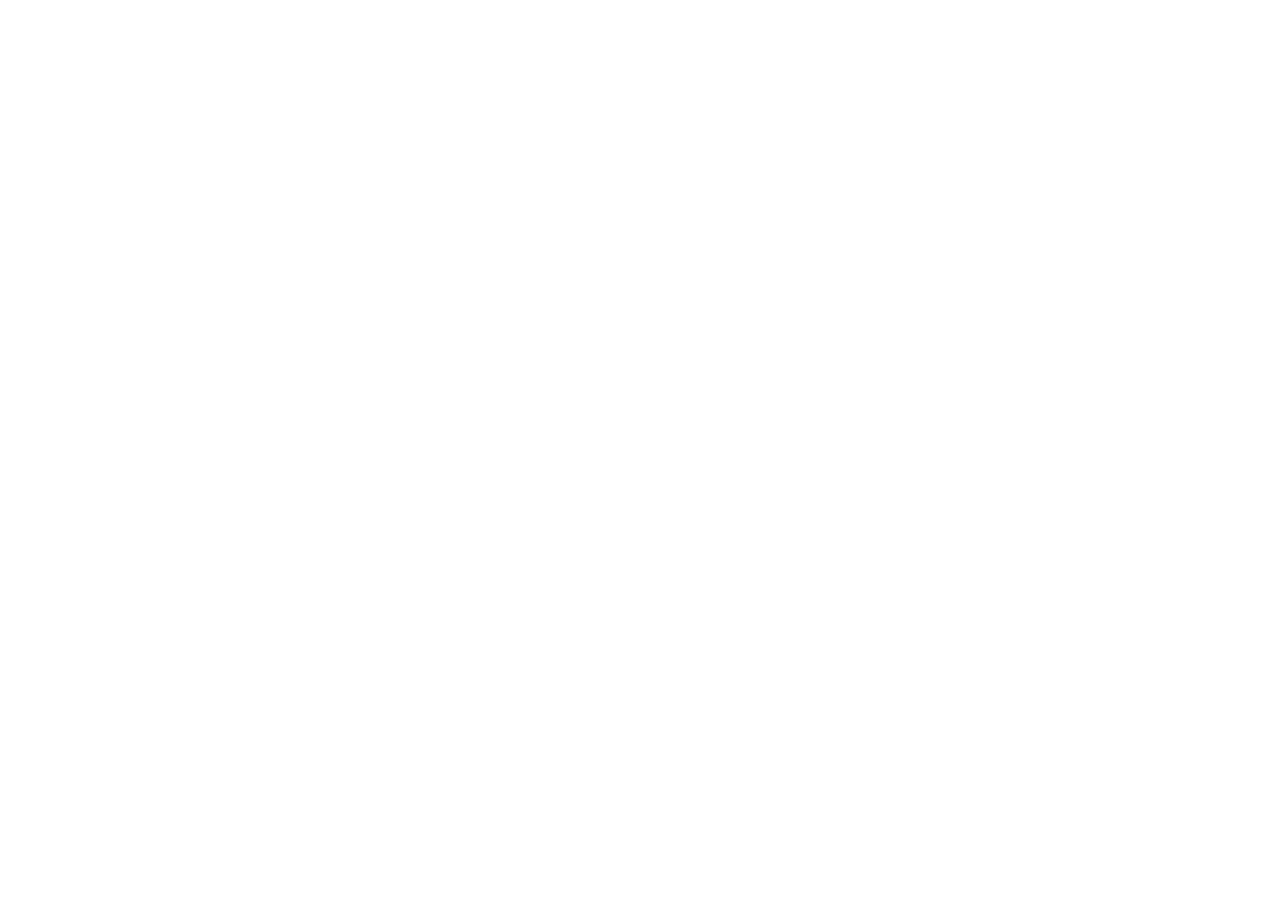
==== CSS - My Site/index.html @ 456689d3 "Add files via upload" ====
<!DOCTYPE html>
<html lang="en" dir="ltr">
  <head>
    <meta charset="utf-8">
    <title>Zand the Coder</title>
    <link rel="stylesheet" href="css/styles.css">
    <link rel="icon" href="images/favicon.ico">
  </head>
  <body>

  </body>
</html>
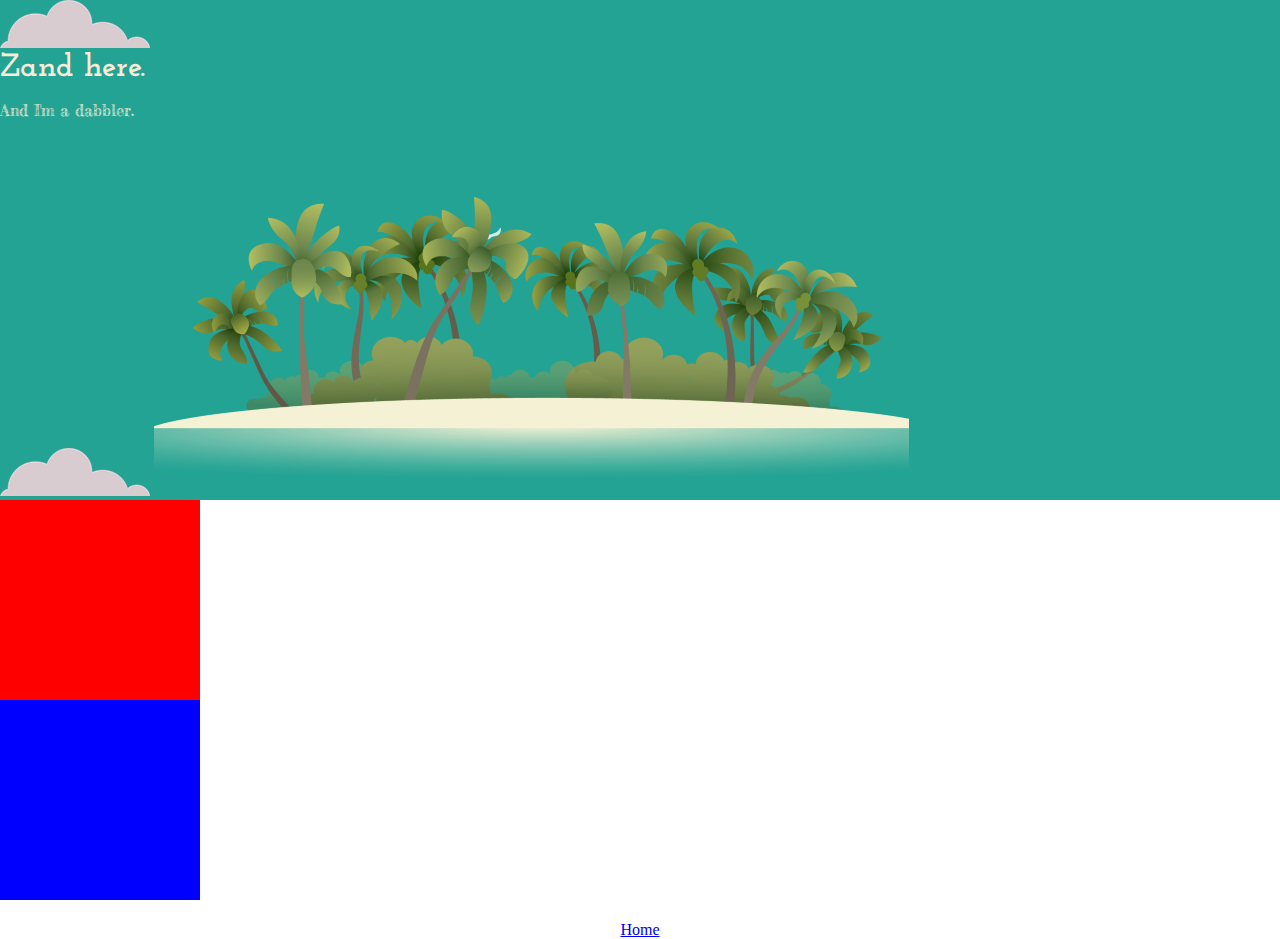
==== commit 92479896: "Add files via upload" ====
--- a/CSS - My Site/index.html
+++ b/CSS - My Site/index.html
@@ -1,12 +1,32 @@
 <!DOCTYPE html>
 <html lang="en" dir="ltr">
-  <head>
-    <meta charset="utf-8">
-    <title>Zand the Coder</title>
-    <link rel="stylesheet" href="css/styles.css">
-    <link rel="icon" href="images/favicon.ico">
-  </head>
-  <body>
 
-  </body>
+<head>
+  <meta charset="utf-8">
+  <title>Zand the Coder</title>
+  <link rel="stylesheet" href="css/styles.css">
+  <link rel="icon" href="images/favicon.ico">
+  <link href="https://fonts.googleapis.com/css?family=Fredericka+the+Great|Josefin+Slab" rel="stylesheet">
+</head>
+
+<body>
+  <div class="top-container">
+    <img src="images/cloud.png" alt="cloud-img">
+    <h1>Zand here.</h1>
+    <p>And I'm a dabbler.</p>
+    <img src="images/cloud.png" alt="cloud-img">
+    <img src="images/grove.png" alt="grove-img">
+  </div>
+  <div class="middle-container">
+
+  </div>
+  <div class="bottom-container">
+
+  </div>
+  <center>
+    <hr>
+    <a href="../index.html">Home</a>
+  </center>
+</body>
+
 </html>
--- a/CSS - My Site/css/styles.css
+++ b/CSS - My Site/css/styles.css
@@ -0,0 +1,36 @@
+body {
+  margin: 0;
+}
+
+.top-container {
+  background-color: #23a393;
+  color: antiquewhite;
+}
+
+.middle-container {
+  background-color: red;
+  height: 200px;
+  width: 200px;
+}
+
+.bottom-container {
+  background-color: blue;
+  height: 200px;
+  width: 200px;
+}
+
+h1 {
+  font-family: 'Josefin Slab', serif;
+  margin: 0;
+}
+
+p {
+  font-family: 'Fredericka the Great', cursive;
+}
+
+hr {
+  border-color: white;
+  border-style: dotted none none none;
+  border-width: 5px;
+  width: 5%;
+}
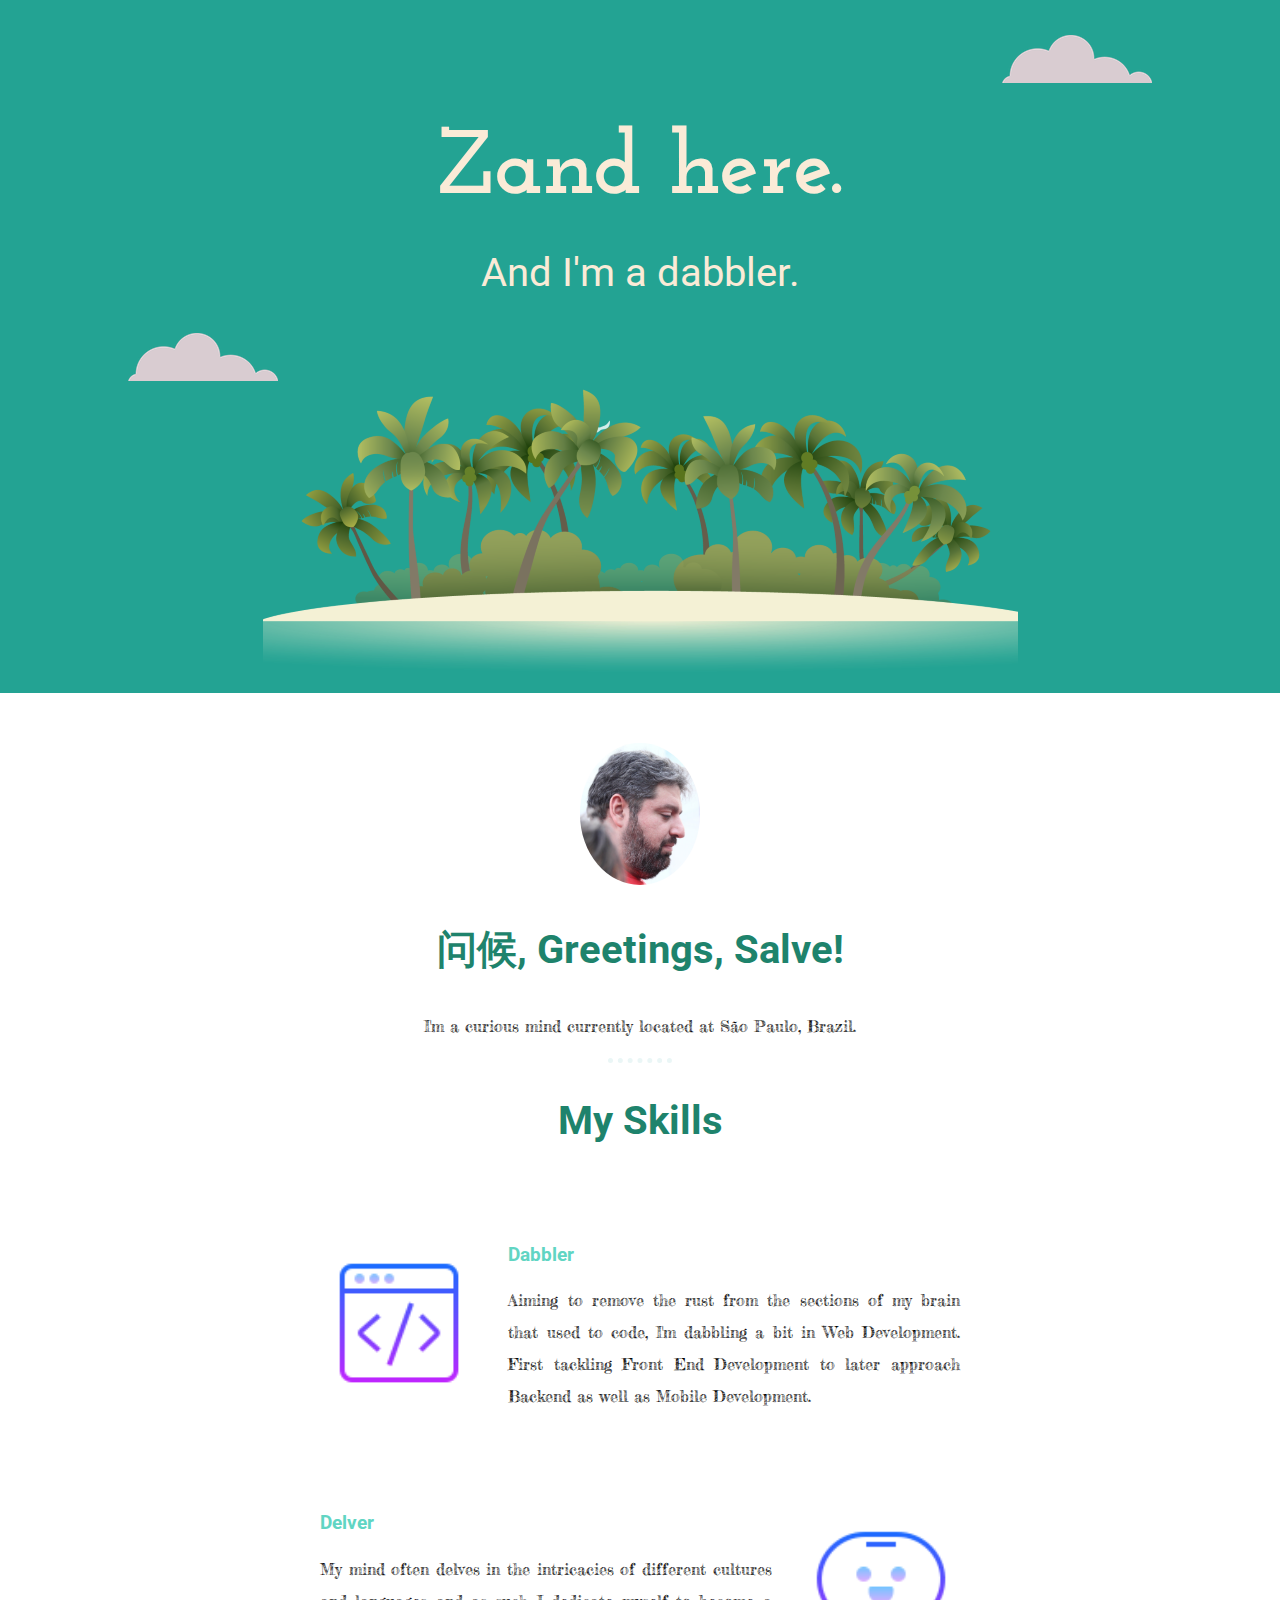
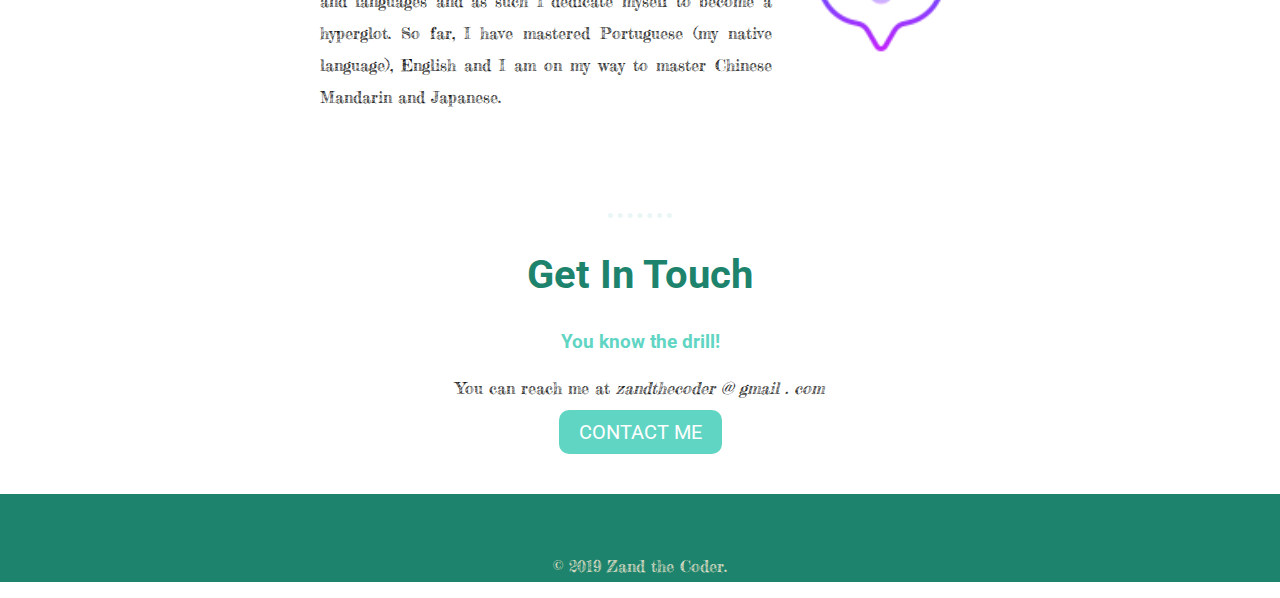
==== commit b5517d1b: "Add files via upload" ====
--- a/CSS - My Site/index.html
+++ b/CSS - My Site/index.html
@@ -6,27 +6,61 @@
   <title>Zand the Coder</title>
   <link rel="stylesheet" href="css/styles.css">
   <link rel="icon" href="images/favicon.ico">
-  <link href="https://fonts.googleapis.com/css?family=Fredericka+the+Great|Josefin+Slab" rel="stylesheet">
+  <link href="https://fonts.googleapis.com/css?family=Fredericka+the+Great|Josefin+Slab|Roboto" rel="stylesheet">
+  <link rel="stylesheet" href="https://use.fontawesome.com/releases/v5.7.2/css/all.css" integrity="sha384-fnmOCqbTlWIlj8LyTjo7mOUStjsKC4pOpQbqyi7RrhN7udi9RwhKkMHpvLbHG9Sr" crossorigin="anonymous">
+
+
 </head>
 
 <body>
   <div class="top-container">
-    <img src="images/cloud.png" alt="cloud-img">
+    <img class="top-cloud" src="images/cloud.png" alt="cloud-img">
     <h1>Zand here.</h1>
-    <p>And I'm a dabbler.</p>
-    <img src="images/cloud.png" alt="cloud-img">
+    <h2 class="default-color normal-weight">And I'm a dabbler.</h2>
+    <img class="bottom-cloud" src="images/cloud.png" alt="cloud-img">
     <img src="images/grove.png" alt="grove-img">
   </div>
   <div class="middle-container">
+    <div class="profile">
+      <img class="profilepic" src="images/profilepic.png" alt="profile-img">
+      <h2>问候, Greetings, Salve!</h2>
+      <p>I'm a curious mind currently located at São Paulo, Brazil.</p>
+    </div>
+    <hr>
+    <div class="skills">
+      <h2>My Skills</h2>
+      <div class="skill-row">
+        <img class="skill-img-left" src="images/icons8-source-code-96.png" alt="code-img">
+        <h3>Dabbler</h3>
+        <p>Aiming to remove the rust from the sections of my brain that used to code, I'm dabbling a bit in Web Development.
+          First tackling Front End Development to later approach Backend as well as Mobile Development.</p>
+      </div>
+    </div>
+    <div class="skill-row">
+      <img class="skill-img-right" src="images/icons8-speech-bubble-96.png" alt="conversation-img">
+      <h3>Delver</h3>
+      <p>My mind often delves in the intricacies of different cultures and languages and as such I dedicate myself to become
+        a hyperglot. So far, I have mastered Portuguese (my native language), English and I am on my way to master Chinese
+        Mandarin and Japanese.</p>
+    </div>
+  </div>
+  <hr>
+  <div class="contact-me">
+    <h2>Get In Touch</h2>
+    <h3>You know the drill!</h3>
+    <p>You can reach me at <em>zandthecoder @ gmail . com</em></p>
+    <a class="btn" href="mailto:zandthecoder@gmail.com">CONTACT ME</a>
+  </div>
+  </div>
 
+
+  <div class="bottom-container">
+    <a class="footer-link" href="https://github.com/zandthecoder"><i class="fab fa-github"></i></a>
+    <a class="footer-link" href="https://www.freecodecamp.org/zandthecoder"><i class="fab fa-free-code-camp"></i></a>
+    <a class="footer-link" href="../index.html"><i class="fas fa-home"></i></a>
+
+    <p class="default-color">© 2019 Zand the Coder.</p>
   </div>
-  <div class="bottom-container">
-
-  </div>
-  <center>
-    <hr>
-    <a href="../index.html">Home</a>
-  </center>
 </body>
 
 </html>
--- a/CSS - My Site/css/styles.css
+++ b/CSS - My Site/css/styles.css
@@ -1,36 +1,121 @@
 body {
   margin: 0;
+  text-align: center;
+}
+
+h1 {
+  font-family: 'Josefin Slab', serif;
+  font-size: 5.625rem;
+  margin: 25px auto 0 auto;
+}
+
+h2 {
+  color: #1e836c;
+  font-family: 'Roboto', sans-serif;
+  font-size: 2.5rem;
+}
+
+h3 {
+  color: #61d5c3;
+  font-family: 'Roboto', sans-serif;
+}
+
+a {
+  color: #61d5c3;
+}
+
+p {
+  font-family: 'Fredericka the Great', cursive;
+  line-height: 2;
+}
+
+hr {
+  border-color: #eaf6f6;
+  border-style: dotted none none none;
+  border-width: 5px;
+  width: 5%;
+}
+
+.default-color {
+  color: antiquewhite;
+}
+
+.normal-weight {
+  font-weight: normal;
 }
 
 .top-container {
   background-color: #23a393;
   color: antiquewhite;
+  /* line-height: 2; */
+  padding-top: 100px;
+  position: relative;
 }
 
 .middle-container {
-  background-color: red;
-  height: 200px;
-  width: 200px;
+  margin: 50px auto auto auto;
 }
 
 .bottom-container {
-  background-color: blue;
-  height: 200px;
-  width: 200px;
+  background-color: #1e836c;
+padding-top: 40px;
 }
 
-h1 {
-  font-family: 'Josefin Slab', serif;
-  margin: 0;
+.contact-me{
+  margin: auto auto 50px auto;
+}
+.btn {
+  /* -webkit-border-radius: 10; */
+  /* -moz-border-radius: 10; */
+  background: #61d5c3;
+  border-radius: 10px;
+  color: #ffffff;
+  font-family: 'Roboto', sans-serif;
+  font-size: 20px;
+  padding: 10px 20px 10px 20px;
+  text-decoration: none;
 }
 
-p {
-  font-family: 'Fredericka the Great', cursive;
+.btn:hover {
+  background: #1e836c;
+  text-decoration: none;
 }
 
-hr {
-  border-color: white;
-  border-style: dotted none none none;
-  border-width: 5px;
-  width: 5%;
+.top-cloud {
+  position: absolute;
+  right: 10%;
+  top: 5%;
 }
+
+.bottom-cloud {
+  bottom: 45%;
+  left: 10%;
+  position: absolute;
+}
+
+.profilepic {
+  border-radius: 50%;
+  width: 120px;
+}
+
+.skill-img-left {
+  float: left;
+  margin-right: 30px;
+  width: 24.75%;
+}
+
+.skill-img-right {
+  float: right;
+  margin-left: 30px;
+  width: 24.75%;
+}
+
+.skill-row {
+  margin: 100px auto 100px auto;
+  text-align:justify;
+  width: 50%;
+}
+
+.test {
+  width: 25%;
+}
